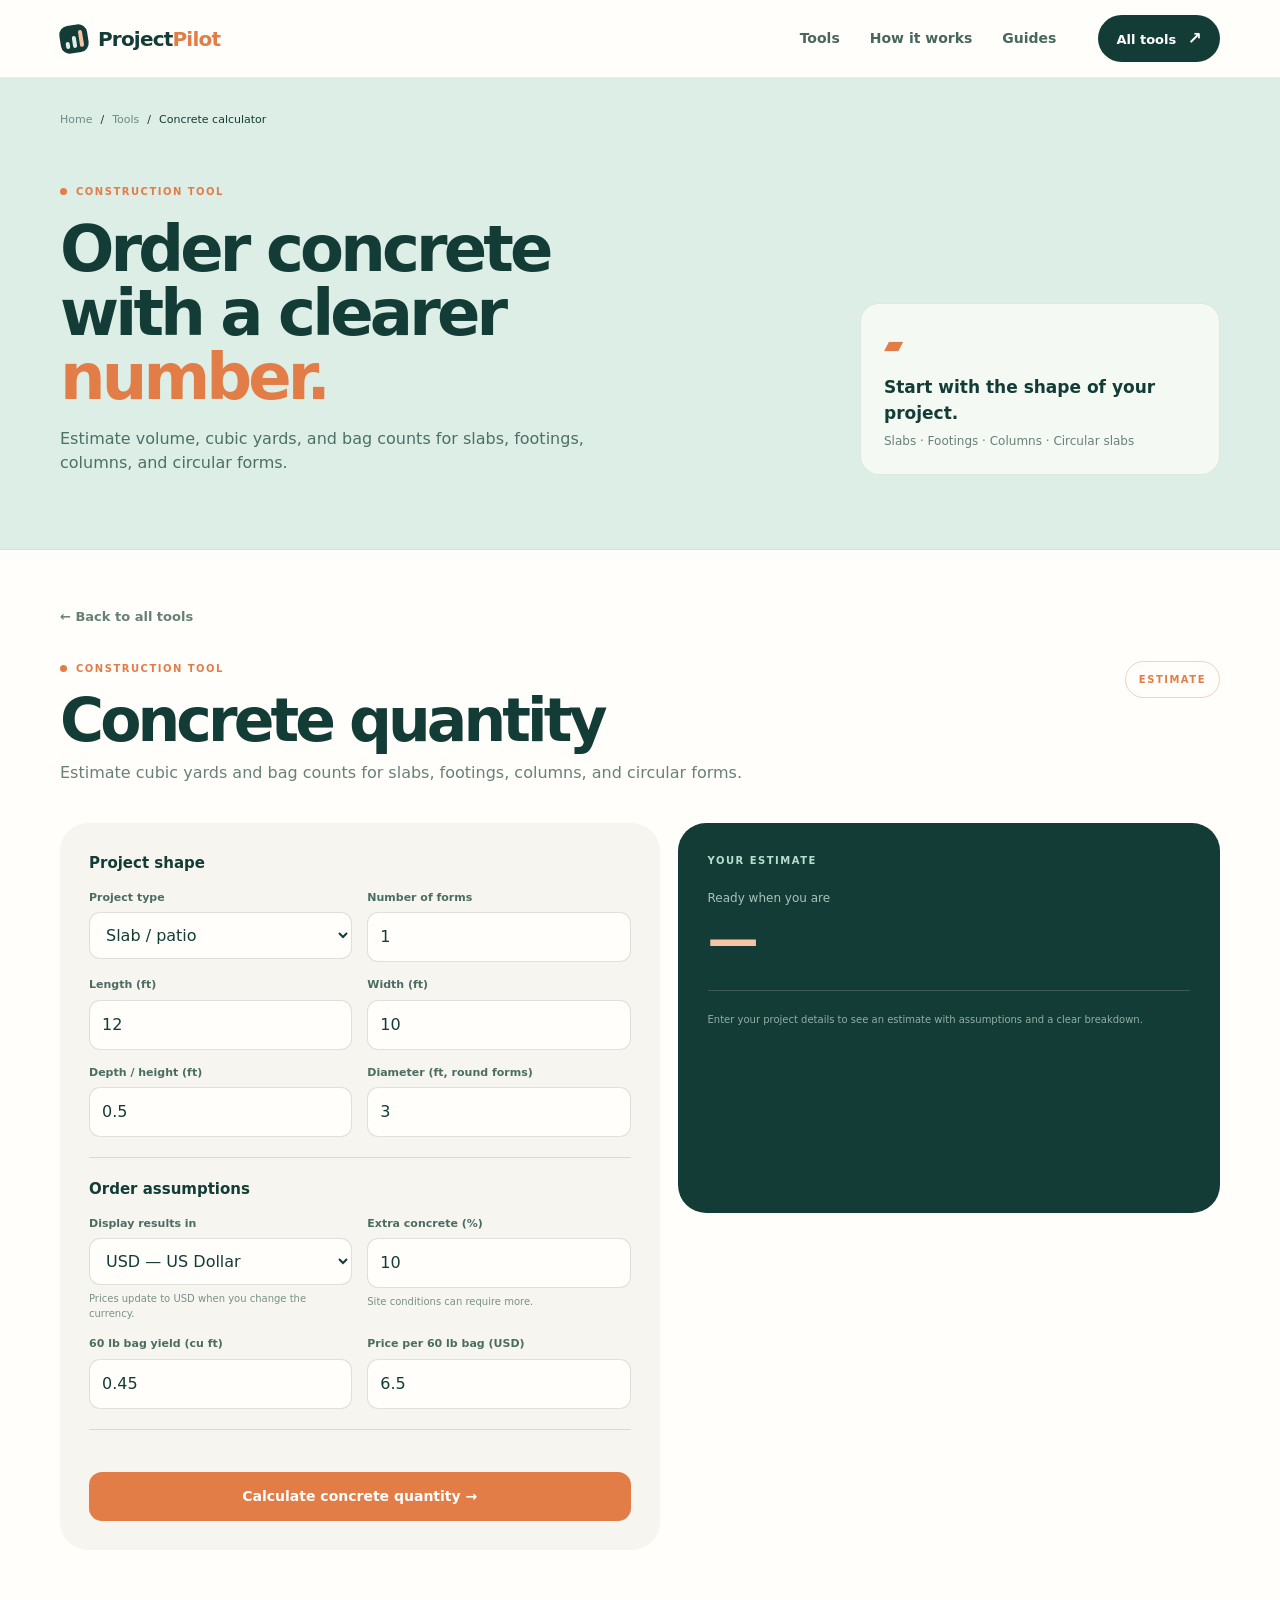
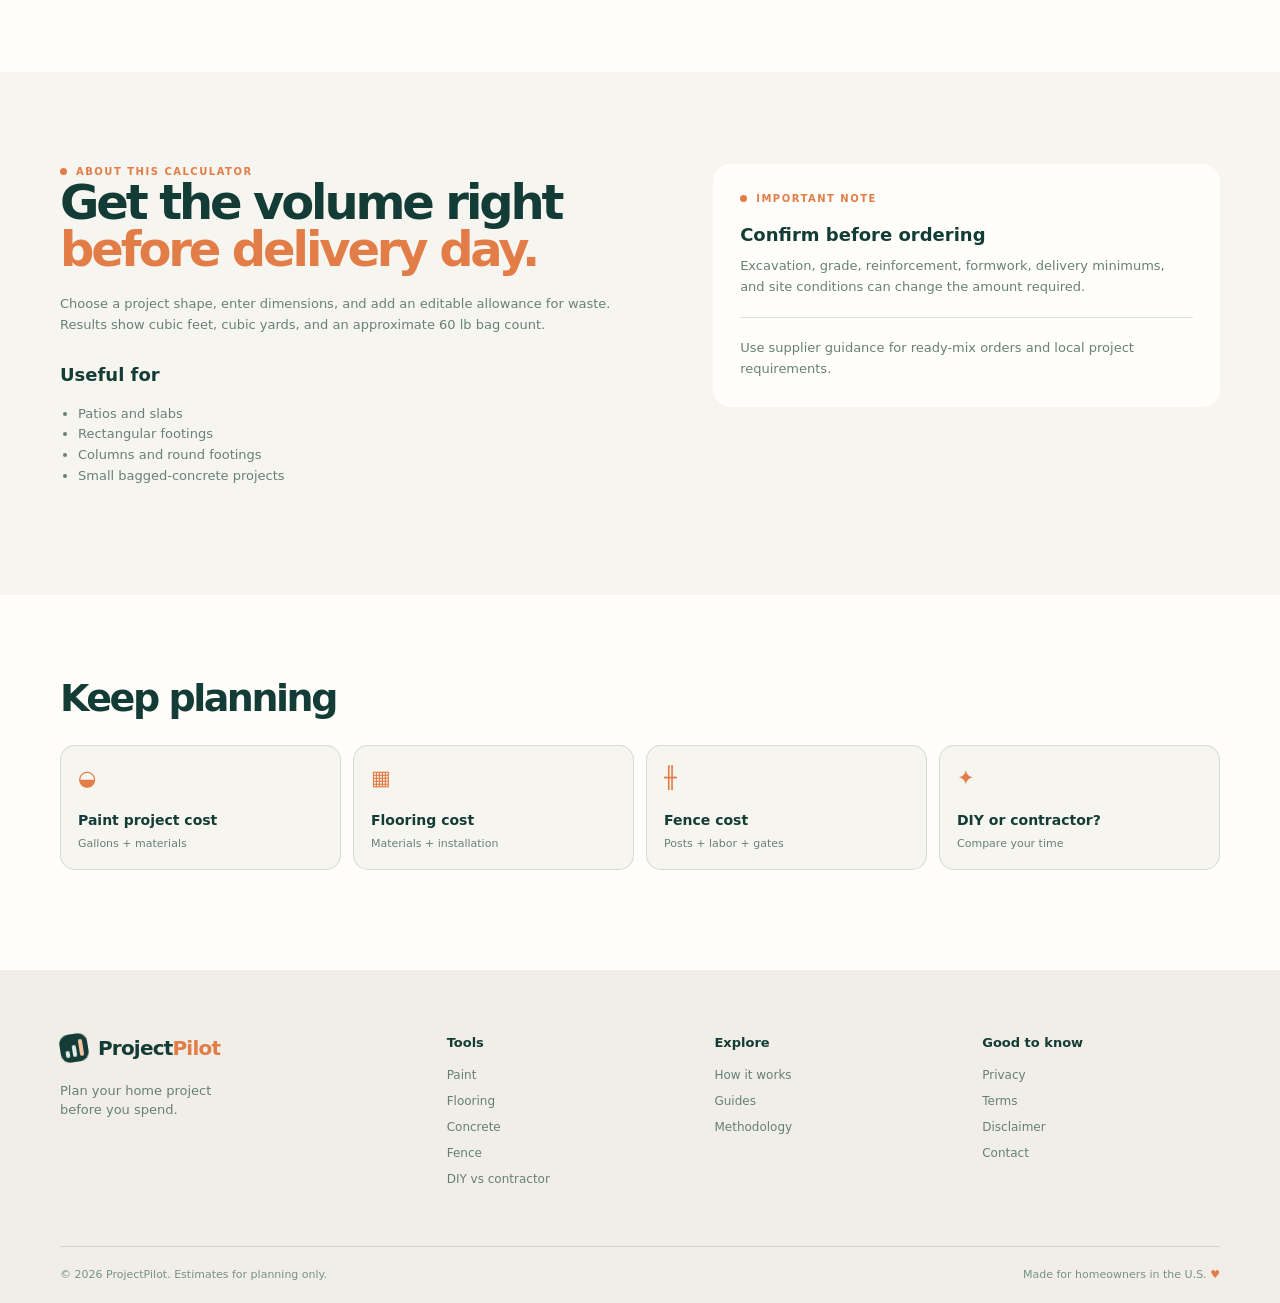
==== concrete-calculator/index.html @ a2fd574b "Initial commit" ====
<!doctype html>
<html lang="en">
  <head>
    <meta charset="UTF-8" /><meta name="viewport" content="width=device-width, initial-scale=1.0" />
    <meta name="description" content="Estimate concrete cubic yards, cubic feet, and 60 lb bag counts for slabs, footings, columns, and circular forms." />
    <meta property="og:title" content="Concrete Calculator — Cubic Yards & Bags | ProjectPilot" /><meta property="og:description" content="Estimate concrete volume, cubic yards, and bag counts with an editable waste allowance." />
    <title>Concrete Calculator — Cubic Yards & Bags | ProjectPilot</title><link rel="canonical" href="https://projectpilot-plan.vercel.app/concrete-calculator/" /><meta name="mobile-web-app-capable" content="yes" /><link rel="manifest" href="../manifest.webmanifest" /><link rel="stylesheet" href="../styles.css" />
  </head>
  <body data-tool="concrete">
    <header class="site-header"><div class="container header-inner"><a class="brand" href="../#top" aria-label="ProjectPilot home"><span class="brand-mark"><span></span><span></span><span></span></span><span>Project<span class="brand-accent">Pilot</span></span></a><nav class="main-nav" aria-label="Primary navigation"><a href="../#tools">Tools</a><a href="../#how-it-works">How it works</a><a href="../#guides">Guides</a></nav><a class="header-cta" href="../#tools">All tools <span>↗</span></a><button class="menu-toggle" aria-label="Open navigation" aria-expanded="false">☰</button></div></header>
    <main><section class="tool-page-hero"><div class="container"><nav class="breadcrumb" aria-label="Breadcrumb"><a href="../">Home</a><span>/</span><a href="../#tools">Tools</a><span>/</span><span>Concrete calculator</span></nav><div class="tool-page-intro"><div><div class="eyebrow dark"><span class="eyebrow-dot"></span> Construction tool</div><h1>Order concrete with a clearer <em>number.</em></h1><p>Estimate volume, cubic yards, and bag counts for slabs, footings, columns, and circular forms.</p></div><div class="tool-page-callout"><span class="callout-mark">▰</span><strong>Start with the shape of your project.</strong><span>Slabs · Footings · Columns · Circular slabs</span></div></div></div></section>
      <section id="calculator" class="calculator-shell" aria-live="polite" hidden><div class="container calculator-container"><button class="close-calculator" type="button">← Back to all tools</button><div class="calculator-header"><div><div class="eyebrow dark" id="calc-kicker"><span class="eyebrow-dot"></span> CONSTRUCTION TOOL</div><h2 id="calc-title">Concrete quantity</h2><p id="calc-description">Estimate cubic yards and bag counts.</p></div><span class="calculator-badge">ESTIMATE</span></div><div class="calculator-layout"><form id="calculator-form" class="calculator-form"></form><aside id="calculator-results" class="calculator-results"></aside></div><div id="calculator-details" class="calculator-details"></div></div></section>
      <section class="tool-content-section"><div class="container tool-content-grid"><div><div class="eyebrow dark"><span class="eyebrow-dot"></span> About this calculator</div><h2>Get the volume right<br /><em>before delivery day.</em></h2><p>Choose a project shape, enter dimensions, and add an editable allowance for waste. Results show cubic feet, cubic yards, and an approximate 60 lb bag count.</p><h3>Useful for</h3><ul><li>Patios and slabs</li><li>Rectangular footings</li><li>Columns and round footings</li><li>Small bagged-concrete projects</li></ul></div><aside class="assumption-panel"><div class="eyebrow dark"><span class="eyebrow-dot"></span> Important note</div><h3>Confirm before ordering</h3><p>Excavation, grade, reinforcement, formwork, delivery minimums, and site conditions can change the amount required.</p><hr /><p>Use supplier guidance for ready-mix orders and local project requirements.</p></aside></div></section>
      <section class="related-section"><div class="container"><h2>Keep planning</h2><div class="related-grid"><a class="related-card" href="../paint-calculator/"><span>◒</span><strong>Paint project cost</strong><small>Gallons + materials</small></a><a class="related-card" href="../flooring-calculator/"><span>▦</span><strong>Flooring cost</strong><small>Materials + installation</small></a><a class="related-card" href="../fence-calculator/"><span>╫</span><strong>Fence cost</strong><small>Posts + labor + gates</small></a><a class="related-card" href="../diy-vs-contractor/"><span>✦</span><strong>DIY or contractor?</strong><small>Compare your time</small></a></div></div></section></main>
    <footer class="site-footer"><div class="container footer-main"><div class="footer-brand"><a class="brand brand-footer" href="../#top"><span class="brand-mark"><span></span><span></span><span></span></span><span>Project<span class="brand-accent">Pilot</span></span></a><p>Plan your home project<br />before you spend.</p></div><div class="footer-col"><h4>Tools</h4><a href="../paint-calculator/">Paint</a><a href="../flooring-calculator/">Flooring</a><a href="../concrete-calculator/">Concrete</a><a href="../fence-calculator/">Fence</a><a href="../diy-vs-contractor/">DIY vs contractor</a></div><div class="footer-col"><h4>Explore</h4><a href="../#how-it-works">How it works</a><a href="../#guides">Guides</a><a href="../#methodology">Methodology</a></div><div class="footer-col"><h4>Good to know</h4><a href="../privacy/">Privacy</a><a href="../terms/">Terms</a><a href="../disclaimer/">Disclaimer</a><a href="../contact/">Contact</a></div></div><div class="container footer-bottom"><span>© 2026 ProjectPilot. Estimates for planning only.</span><span>Made for homeowners in the U.S. <span class="heart">♥</span></span></div></footer>
    <script src="../app.js?v=6"></script><script src="../tool-page.js"></script><script src="../app-install.js"></script>
  </body>
</html>
---- styles.css ----
:root {
  --ink: #143c36;
  --ink-deep: #082b26;
  --cream: #f7f5ef;
  --paper: #fffefa;
  --mint: #dceee6;
  --mint-deep: #b9ddcf;
  --peach: #f6c4a2;
  --orange: #e37d48;
  --sage: #86a89a;
  --line: rgba(20, 60, 54, .15);
  --muted: #678078;
  --shadow: 0 22px 60px rgba(21, 64, 55, .13);
  --radius-lg: 28px;
  --radius-md: 18px;
  --sans: "DM Sans", system-ui, sans-serif;
  --display: "Manrope", var(--sans);
}

.info-section { background: var(--paper); padding: 88px 0; border-top: 1px solid var(--line); }
.info-grid { display: grid; grid-template-columns: 1.35fr repeat(4, 1fr); gap: 26px; }
.info-grid article { min-width: 0; }
.info-grid article:not(:first-child) { border-left: 1px solid var(--line); padding-left: 20px; }
.info-grid h2 { font-size: 38px; margin: 15px 0; }
.info-grid h3 { font-family: var(--display); font-size: 16px; margin: 0 0 10px; }
.info-grid p { color: var(--muted); font-size: 12px; line-height: 1.55; margin: 0; }

@media (max-width: 650px) {
  .info-section { padding: 64px 0; }
  .info-grid { grid-template-columns: 1fr 1fr; gap: 28px 18px; }
  .info-grid article:first-child { grid-column: 1 / -1; }
  .info-grid article:not(:first-child) { padding-left: 15px; }
}

.tool-page-hero { background: var(--mint); padding: 34px 0 74px; }
.breadcrumb { display: flex; flex-wrap: wrap; gap: 8px; color: #6c8b83; font-size: 11px; margin-bottom: 55px; }
.breadcrumb a:hover { color: var(--orange); }.breadcrumb span { color: var(--ink); }
.tool-page-intro { display: grid; grid-template-columns: 1fr 360px; gap: 80px; align-items: end; }
.tool-page-intro h1 { font-family: var(--display); font-size: clamp(42px, 5vw, 68px); letter-spacing: -.06em; line-height: 1; margin: 18px 0 18px; max-width: 640px; }
.tool-page-intro h1 em { color: var(--orange); font-style: normal; }.tool-page-intro p { color: #4b7067; font-size: 16px; max-width: 560px; margin: 0; }.tool-page-callout { padding: 23px; border-radius: 19px; background: rgba(255,254,250,.72); border: 1px solid rgba(20,60,54,.1); }.tool-page-callout strong, .tool-page-callout span { display: block; }.tool-page-callout strong { font-family: var(--display); font-size: 17px; margin-bottom: 7px; }.tool-page-callout span { color: var(--muted); font-size: 12px; line-height: 1.45; }.tool-page-callout .callout-mark { color: var(--orange); font-size: 25px; margin-bottom: 12px; }
.tool-content-section { padding: 92px 0; background: var(--cream); }.tool-content-grid { display: grid; grid-template-columns: 1fr .9fr; gap: 90px; }.tool-content-grid h2 { font-size: clamp(34px, 4vw, 48px); margin: 0 0 20px; }.tool-content-grid h2 em { color: var(--orange); font-style: normal; }.tool-content-grid h3 { font-family: var(--display); font-size: 18px; margin: 25px 0 8px; }.tool-content-grid p, .tool-content-grid li { color: var(--muted); font-size: 13px; line-height: 1.6; }.tool-content-grid ul { padding-left: 18px; }.assumption-panel { background: var(--paper); border-radius: var(--radius-md); padding: 27px; align-self: start; }.assumption-panel .eyebrow { margin-bottom: 15px; }.assumption-panel h3 { margin-top: 0; }.assumption-panel hr { border: 0; border-top: 1px solid var(--line); margin: 20px 0; }.assumption-panel p { margin-bottom: 0; }
.related-section { padding: 85px 0 100px; background: var(--paper); }.related-section h2 { font-size: 38px; margin: 0 0 28px; }.related-grid { display: grid; grid-template-columns: repeat(4, 1fr); gap: 12px; }.related-card { border: 1px solid var(--line); border-radius: 15px; padding: 17px; background: var(--cream); transition: transform .2s, border-color .2s; }.related-card:hover { transform: translateY(-3px); border-color: var(--orange); }.related-card span { display: block; color: var(--orange); font-size: 21px; margin-bottom: 17px; }.related-card strong { display: block; font-family: var(--display); font-size: 14px; line-height: 1.2; }.related-card small { display: block; color: var(--muted); font-size: 11px; margin-top: 7px; }
.install-app-banner { position: fixed; z-index: 50; left: 50%; bottom: 18px; width: min(470px, calc(100% - 28px)); display: flex; align-items: center; gap: 11px; padding: 12px 12px 12px 14px; border: 1px solid rgba(20,60,54,.12); border-radius: 17px; background: rgba(255,254,250,.96); box-shadow: 0 18px 44px rgba(20,60,54,.2); transform: translate(-50%, 140%); opacity: 0; transition: transform .22s ease, opacity .22s ease; }.install-app-banner.is-visible { transform: translate(-50%, 0); opacity: 1; }.install-app-icon { width: 38px; height: 38px; flex: 0 0 38px; overflow: hidden; border-radius: 10px; background: var(--ink); }.install-app-icon img { width: 100%; height: 100%; display: block; }.install-app-copy { min-width: 0; flex: 1; }.install-app-copy strong, .install-app-copy small { display: block; }.install-app-copy strong { color: var(--ink); font-size: 12px; }.install-app-copy small { color: var(--muted); font-size: 10px; line-height: 1.3; margin-top: 2px; }.install-app-action { border: 0; border-radius: 10px; padding: 9px 12px; color: white; background: var(--orange); font-size: 11px; font-weight: 800; white-space: nowrap; }.install-app-action:hover { background: #cf6937; }.install-app-action.is-help { background: var(--ink); }.install-app-close { border: 0; padding: 4px; color: #7c948d; background: transparent; font-size: 21px; line-height: 1; }.install-app-close:hover { color: var(--orange); }
.legal-hero { background: var(--mint); padding: 38px 0 72px; }.legal-hero h1 { font-family: var(--display); font-size: clamp(44px, 6vw, 72px); letter-spacing: -.06em; line-height: 1; margin: 22px 0 14px; }.legal-hero h1 em { color: var(--orange); font-style: normal; }.legal-hero p { color: #4b7067; max-width: 610px; margin: 0; font-size: 16px; }.legal-content { padding: 78px 0 110px; background: var(--cream); }.legal-grid { display: grid; grid-template-columns: 1fr 300px; gap: 60px; align-items: start; }.legal-copy { max-width: 720px; }.legal-copy h2 { font-size: 28px; margin: 32px 0 10px; }.legal-copy h2:first-child { margin-top: 0; }.legal-copy h3 { font-family: var(--display); font-size: 17px; margin: 25px 0 7px; }.legal-copy p, .legal-copy li { color: var(--muted); font-size: 14px; line-height: 1.7; }.legal-copy ul { padding-left: 20px; }.legal-note { background: var(--paper); border: 1px solid var(--line); border-radius: var(--radius-md); padding: 23px; }.legal-note .eyebrow { margin-bottom: 15px; }.legal-note strong, .legal-note p { display: block; }.legal-note strong { font-family: var(--display); font-size: 17px; margin-bottom: 8px; }.legal-note p { color: var(--muted); font-size: 12px; line-height: 1.55; margin: 0; }.legal-note hr { border: 0; border-top: 1px solid var(--line); margin: 20px 0; }.contact-email { display: inline-flex; align-items: center; gap: 9px; color: var(--orange); font-weight: 800; font-size: 16px; word-break: break-word; }.legal-back { display: inline-block; margin-top: 28px; font-size: 13px; font-weight: 800; color: var(--ink); border-bottom: 1px solid var(--line); padding-bottom: 3px; }.legal-back:hover { color: var(--orange); }
@media (max-width: 800px) { .legal-grid { grid-template-columns: 1fr; gap: 38px; }.legal-note { max-width: 480px; } }
@media (max-width: 650px) { .legal-hero { padding: 27px 0 56px; }.legal-hero h1 { font-size: 46px; }.legal-content { padding: 60px 0 80px; }.legal-copy p, .legal-copy li { font-size: 13px; } }
@media (max-width: 900px) { .tool-page-intro { grid-template-columns: 1fr; gap: 30px; }.tool-page-callout { max-width: 420px; }.tool-content-grid { gap: 42px; }.related-grid { grid-template-columns: repeat(2, 1fr); } }
@media (max-width: 650px) { .tool-page-hero { padding: 27px 0 58px; }.breadcrumb { margin-bottom: 35px; }.tool-page-intro h1 { font-size: 44px; }.tool-page-intro p { font-size: 15px; }.tool-content-section { padding: 66px 0; }.tool-content-grid { grid-template-columns: 1fr; gap: 45px; }.related-section { padding: 65px 0 75px; }.related-grid { grid-template-columns: 1fr 1fr; }.related-card { padding: 14px; } }

* { box-sizing: border-box; }
html { scroll-behavior: smooth; }
body { margin: 0; color: var(--ink); background: var(--cream); font-family: var(--sans); font-size: 16px; line-height: 1.5; }
button, input, select { font: inherit; }
button { cursor: pointer; }
a { color: inherit; text-decoration: none; }
.container { width: min(1160px, calc(100% - 48px)); margin: 0 auto; }
.site-header { height: 78px; background: var(--paper); border-bottom: 1px solid rgba(20,60,54,.08); position: sticky; top: 0; z-index: 20; }
.header-inner { height: 100%; display: flex; align-items: center; gap: 42px; }
.brand { display: inline-flex; align-items: center; gap: 10px; font-family: var(--display); font-weight: 800; font-size: 20px; letter-spacing: -.04em; }
.brand-accent { color: var(--orange); }
.brand-mark { width: 28px; height: 28px; display: flex; align-items: end; gap: 3px; padding: 5px; border-radius: 9px; background: var(--ink); transform: rotate(-9deg); }
.brand-mark span { width: 4px; border-radius: 3px; background: var(--mint); display: block; }
.brand-mark span:nth-child(1) { height: 7px; }.brand-mark span:nth-child(2) { height: 12px; }.brand-mark span:nth-child(3) { height: 17px; background: var(--peach); }
.main-nav { display: flex; gap: 30px; margin-left: auto; color: #48675f; font-size: 14px; font-weight: 600; }
.main-nav a, .footer-col a { transition: color .2s ease; }.main-nav a:hover, .footer-col a:hover { color: var(--orange); }
.header-cta { background: var(--ink); color: white; border-radius: 30px; padding: 11px 18px; font-size: 13px; font-weight: 700; transition: background .2s, transform .2s; }.header-cta:hover { background: var(--orange); transform: translateY(-2px); }
.header-cta span { margin-left: 7px; font-size: 17px; }
.menu-toggle { display: none; border: 0; color: var(--ink); background: none; font-size: 24px; }
.section-shell { position: relative; overflow: hidden; }
.hero { min-height: 625px; background: var(--mint); padding: 92px 0 100px; }
.hero-grid { display: grid; grid-template-columns: .92fr 1.08fr; align-items: center; gap: 52px; position: relative; z-index: 2; }
.eyebrow { display: flex; align-items: center; gap: 9px; color: #4d7067; text-transform: uppercase; letter-spacing: .15em; font-size: 10px; font-weight: 700; }.eyebrow.dark { color: var(--orange); }.eyebrow.light { color: var(--mint-deep); }
.eyebrow-dot { width: 7px; height: 7px; border-radius: 50%; background: currentColor; display: inline-block; }
h1, h2, h3, h4, p { margin-top: 0; }.hero h1, h2 { font-family: var(--display); letter-spacing: -.065em; line-height: .99; }
.hero h1 { font-size: clamp(52px, 6vw, 82px); margin: 24px 0 22px; color: var(--ink); }.hero h1 em, h2 em { color: var(--orange); font-style: normal; }
.hero-lede { max-width: 450px; color: #477067; font-size: 18px; line-height: 1.55; margin-bottom: 32px; }
.hero-actions { display: flex; align-items: center; gap: 24px; }.button { display: inline-flex; align-items: center; justify-content: center; gap: 13px; border-radius: 30px; padding: 14px 22px; font-size: 14px; font-weight: 700; border: 1px solid transparent; transition: transform .2s, background .2s, color .2s; }.button:hover { transform: translateY(-2px); }.button-primary { color: white; background: var(--orange); box-shadow: 0 7px 18px rgba(227,125,72,.25); }.button-primary:hover { background: #cf6937; }.button-outline { border-color: rgba(220,238,230,.36); color: white; }.button-outline:hover { background: white; color: var(--ink); }
.text-link { color: var(--ink); font-size: 13px; font-weight: 700; border-bottom: 1px solid rgba(20,60,54,.25); padding-bottom: 3px; }.text-link span { margin-left: 8px; font-size: 17px; }.dark-link { color: var(--ink); }
.trust-row { display: flex; gap: 22px; margin-top: 42px; color: #65877d; font-size: 12px; }.trust-row b { color: var(--orange); margin-right: 4px; }
.hero-visual { height: 390px; position: relative; }.visual-orbit { position: absolute; border-radius: 50%; border: 1px solid rgba(20,60,54,.12); }.orbit-one { width: 410px; height: 410px; left: 65px; top: -26px; }.orbit-two { width: 330px; height: 330px; left: 105px; top: 14px; border-color: rgba(20,60,54,.08); }
.estimate-card { width: 350px; background: rgba(255,254,250,.94); border: 1px solid rgba(255,255,255,.9); border-radius: 22px; box-shadow: 0 25px 50px rgba(27,79,66,.18); padding: 24px; position: absolute; left: 82px; top: 34px; transform: rotate(2deg); }
.estimate-topline, .estimate-project, .estimate-total, .bar-row, .estimate-note { display: flex; align-items: center; }.estimate-topline { justify-content: space-between; }.estimate-kicker, .tool-label, .guide-meta { letter-spacing: .13em; font-size: 9px; font-weight: 800; }.estimate-kicker { color: #779089; }.live-dot { color: var(--orange); font-size: 9px; font-weight: 800; }.estimate-project { gap: 12px; margin: 24px 0; }.project-icon { display: grid; place-items: center; width: 40px; height: 40px; border-radius: 12px; background: var(--mint); font-size: 21px; }.estimate-project strong, .estimate-project small { display: block; }.estimate-project strong { font-size: 15px; }.estimate-project small { font-size: 11px; color: var(--muted); margin-top: 2px; }.estimate-total { justify-content: space-between; align-items: end; border-top: 1px solid var(--line); border-bottom: 1px solid var(--line); padding: 16px 0; }.estimate-total small { color: var(--muted); font-size: 11px; max-width: 95px; line-height: 1.25; }.estimate-total strong { color: var(--orange); font-family: var(--display); font-size: 23px; }.estimate-total strong span { color: #9fb0aa; font-size: 15px; }.estimate-bars { padding: 21px 0 11px; }.bar-row { gap: 8px; margin-bottom: 12px; font-size: 10px; color: var(--muted); }.bar-row > span { width: 75px; }.bar-row b { width: 51px; text-align: right; color: var(--ink); font-size: 10px; }.bar-track { flex: 1; height: 5px; border-radius: 5px; background: #e5ece7; overflow: hidden; }.bar-track i { display: block; height: 100%; border-radius: 5px; }.bar-materials { width: 80%; background: var(--orange); }.bar-install { width: 58%; background: var(--ink); }.bar-contingency { width: 28%; background: var(--mint-deep); }.estimate-note { gap: 8px; font-size: 10px; color: #81918c; }.estimate-note span { color: var(--orange); font-size: 14px; }
.floating-note { position: absolute; display: flex; align-items: center; gap: 10px; background: var(--paper); padding: 12px 15px; border-radius: 14px; box-shadow: 0 12px 26px rgba(27,79,66,.12); font-size: 11px; }.floating-note b, .floating-note small { display: block; }.floating-note small { color: var(--muted); margin-top: 1px; font-size: 10px; }.floating-note > span:first-child { color: var(--orange); font-size: 22px; }.note-top { right: 4px; top: 10px; transform: rotate(5deg); }.note-bottom { right: 14px; bottom: 7px; transform: rotate(-4deg); }.check-badge { background: var(--mint); color: var(--ink) !important; font-size: 14px !important; display: grid; place-items: center; width: 24px; height: 24px; border-radius: 50%; }
.hero-swoop { position: absolute; height: 75px; width: 120%; bottom: -54px; left: -10%; background: var(--cream); border-radius: 50% 50% 0 0; z-index: 1; }
.stats-strip { background: var(--ink); color: white; }.stats-grid { display: grid; grid-template-columns: repeat(4, 1fr); }.stats-grid > div { padding: 29px 0; border-right: 1px solid rgba(255,255,255,.15); display: flex; align-items: baseline; justify-content: center; gap: 10px; }.stats-grid > div:first-child { border-left: 1px solid rgba(255,255,255,.15); }.stats-grid strong { font-family: var(--display); font-size: 21px; color: var(--peach); }.stats-grid span { color: #9bb6ad; font-size: 11px; }
.content-section { padding: 108px 0; }.tools-section { background: var(--cream); }.section-heading h2 { font-size: clamp(38px, 4vw, 55px); margin: 17px 0 0; }.split-heading { display: flex; align-items: end; justify-content: space-between; gap: 35px; margin-bottom: 48px; }.split-heading > p { max-width: 265px; color: var(--muted); font-size: 14px; margin-bottom: 4px; }.split-heading > .text-link { margin-bottom: 7px; }
.tool-grid { display: grid; grid-template-columns: repeat(4, 1fr); gap: 14px; }.tool-card { text-align: left; border: 1px solid rgba(20,60,54,.08); border-radius: var(--radius-md); padding: 0; color: var(--ink); background: var(--paper); overflow: hidden; box-shadow: 0 4px 0 rgba(20,60,54,.03); transition: transform .25s, box-shadow .25s, border-color .25s; }.tool-card:hover { transform: translateY(-6px); border-color: rgba(20,60,54,.22); box-shadow: var(--shadow); }.tool-card.featured-tool { grid-column: span 2; background: var(--ink); color: white; }.tool-card.decision-tool { background: var(--peach); }.tool-card-head { min-height: 107px; padding: 21px 22px; display: flex; justify-content: space-between; align-items: start; background: var(--mint); }.featured-tool .tool-card-head { background: #24534a; }.decision-tool .tool-card-head { background: #f2af87; }.tool-icon { width: 43px; height: 43px; display: grid; place-items: center; border-radius: 13px; background: rgba(255,255,255,.65); color: var(--ink); font-size: 25px; }.featured-tool .tool-icon { background: var(--peach); }.tool-arrow { font-size: 20px; opacity: .7; }.tool-card-body { padding: 20px 22px 22px; min-height: 178px; }.tool-label { color: var(--orange); }.featured-tool .tool-label, .decision-tool .tool-label { color: var(--peach); }.tool-card h3 { font-family: var(--display); font-size: 21px; line-height: 1.1; letter-spacing: -.04em; margin: 10px 0 10px; }.tool-card p { min-height: 45px; color: var(--muted); font-size: 12px; line-height: 1.45; margin-bottom: 18px; }.featured-tool p { color: #a9c2b9; }.decision-tool p { color: #6d5244; }.tool-link { font-size: 12px; font-weight: 700; }.tool-link span { margin-left: 8px; color: var(--orange); font-size: 16px; }.featured-tool .tool-link { color: white; }.decision-tool .tool-link { color: var(--ink); }
.how-section { background: var(--ink); color: white; padding: 102px 0 112px; }.centered { text-align: center; }.centered .eyebrow { justify-content: center; }.centered h2 { margin-bottom: 16px; }.centered > p { color: #9eb9b0; font-size: 14px; }.steps-grid { display: grid; grid-template-columns: 1fr 35px 1fr 35px 1fr 35px 1fr; align-items: center; margin-top: 69px; }.step { text-align: center; position: relative; }.step-number { position: absolute; top: -17px; right: 27px; color: #527970; font-size: 10px; font-weight: 700; }.step-icon { margin: 0 auto 22px; width: 64px; height: 64px; display: grid; place-items: center; border-radius: 20px; border: 1px solid rgba(220,238,230,.22); background: rgba(220,238,230,.08); color: var(--peach); font-size: 26px; }.step h3 { font-family: var(--display); font-size: 17px; margin-bottom: 8px; }.step p { color: #91afa5; font-size: 12px; max-width: 165px; margin: auto; line-height: 1.45; }.step-line { height: 1px; border-top: 1px dashed rgba(220,238,230,.24); margin-top: -48px; }
.principles-section { padding: 116px 0; background: var(--paper); }.principles-grid { display: grid; grid-template-columns: .9fr 1.1fr; gap: 100px; align-items: center; }.principles-copy h2 { font-size: clamp(38px, 4vw, 54px); margin: 18px 0 22px; }.principles-copy > p { color: var(--muted); max-width: 370px; font-size: 15px; }.principles-copy .text-link { display: inline-block; margin-top: 12px; }.principles-list { border-top: 1px solid var(--line); }.principle { display: grid; grid-template-columns: 44px 1fr; gap: 16px; padding: 25px 0; border-bottom: 1px solid var(--line); }.principle > span { font-family: var(--display); color: var(--orange); font-size: 13px; }.principle h3 { font-family: var(--display); font-size: 18px; margin-bottom: 5px; }.principle p { color: var(--muted); font-size: 13px; margin: 0; }
.guides-section { background: var(--cream); }.guide-grid { display: grid; grid-template-columns: repeat(3, 1fr); gap: 16px; }.guide-card { background: var(--paper); border-radius: var(--radius-md); overflow: hidden; padding-bottom: 22px; }.guide-image { height: 152px; display: grid; place-items: center; font-size: 57px; color: var(--ink); }.guide-paint { background: var(--peach); }.guide-floor { background: var(--mint-deep); }.guide-diy { background: #d7d9bb; }.guide-meta { display: flex; justify-content: space-between; color: var(--orange); margin: 20px 22px 0; }.guide-meta span { color: var(--muted); font-weight: 600; letter-spacing: .08em; }.guide-card h3 { margin: 11px 22px 17px; font-family: var(--display); font-size: 20px; line-height: 1.15; letter-spacing: -.04em; }.guide-link { margin: 0 22px; font-weight: 700; font-size: 12px; }.guide-link span { color: var(--orange); margin-left: 8px; font-size: 16px; }
.methodology-section { background: var(--ink); color: white; padding: 72px 0; }.method-inner { display: grid; grid-template-columns: 100px 1fr auto; align-items: center; gap: 38px; }.method-seal { width: 93px; height: 93px; display: grid; place-items: center; align-content: center; gap: 2px; border: 1px solid rgba(246,196,162,.55); border-radius: 50%; color: var(--peach); font-size: 25px; text-align: center; }.method-seal small { font-size: 8px; letter-spacing: .13em; line-height: 1.3; }.method-inner h2 { font-size: 40px; margin: 15px 0 10px; }.method-inner p { max-width: 560px; color: #9eb9b0; font-size: 13px; margin: 0; }
.site-footer { background: #f0eee7; }.footer-main { display: grid; grid-template-columns: 1.5fr repeat(3, 1fr); gap: 30px; padding: 63px 0 58px; }.brand-footer { font-size: 20px; }.footer-brand p { color: var(--muted); font-size: 13px; line-height: 1.45; margin: 18px 0; }.footer-col { display: flex; flex-direction: column; gap: 8px; font-size: 12px; color: #668079; }.footer-col h4 { color: var(--ink); font-family: var(--display); font-size: 13px; margin-bottom: 5px; }.footer-bottom { display: flex; justify-content: space-between; border-top: 1px solid var(--line); padding: 20px 0; color: #78918a; font-size: 11px; }.heart { color: var(--orange); }

/* Calculator */
.calculator-shell { background: var(--paper); padding: 54px 0 100px; border-top: 1px solid var(--line); }.close-calculator { border: 0; background: none; color: var(--muted); font-weight: 700; font-size: 13px; padding: 0; margin-bottom: 35px; }.close-calculator:hover { color: var(--orange); }.calculator-header { display: flex; justify-content: space-between; align-items: start; gap: 30px; margin-bottom: 38px; }.calculator-header h2 { font-size: clamp(38px, 5vw, 60px); margin: 15px 0 11px; }.calculator-header p { color: var(--muted); margin: 0; }.calculator-badge { color: var(--orange); border: 1px solid rgba(227,125,72,.35); font-size: 10px; letter-spacing: .15em; font-weight: 800; padding: 10px 13px; border-radius: 20px; white-space: nowrap; }.calculator-layout { display: grid; grid-template-columns: 1.05fr .95fr; gap: 18px; align-items: start; }.calculator-form { background: var(--cream); padding: 29px; border-radius: var(--radius-lg); }.form-section { border-bottom: 1px solid var(--line); padding-bottom: 20px; margin-bottom: 20px; }.form-section:last-of-type { border: 0; padding-bottom: 0; margin-bottom: 0; }.form-section h3 { font-family: var(--display); font-size: 15px; margin: 0 0 15px; }.field-grid { display: grid; grid-template-columns: repeat(2, 1fr); gap: 15px; }.field { display: flex; flex-direction: column; gap: 6px; }.field.full { grid-column: 1 / -1; }.field label { font-size: 11px; color: #4a6d63; font-weight: 700; }.field input, .field select { width: 100%; border: 1px solid rgba(20,60,54,.15); background: var(--paper); color: var(--ink); border-radius: 11px; padding: 12px 12px; outline: none; transition: border .2s, box-shadow .2s; }.field input:focus, .field select:focus { border-color: var(--orange); box-shadow: 0 0 0 3px rgba(227,125,72,.13); }.field input[aria-invalid="true"] { border-color: #c95142; }.helper { color: #78918a; font-size: 10px; }.checkbox-field { flex-direction: row; align-items: center; gap: 9px; margin-top: 8px; }.checkbox-field input { width: auto; accent-color: var(--orange); }.checkbox-field label { color: var(--ink); }.calculate-submit { border: 0; width: 100%; margin-top: 22px; background: var(--orange); color: white; border-radius: 13px; padding: 14px; font-size: 14px; font-weight: 800; }.calculate-submit:hover { background: #cf6937; }.error-message { display: none; color: #a83b31; font-size: 11px; margin-top: 12px; }.error-message.visible { display: block; }
.calculator-results { background: var(--ink); color: white; border-radius: var(--radius-lg); padding: 30px; min-height: 390px; position: sticky; top: 105px; }.results-kicker { color: var(--mint-deep); font-size: 10px; letter-spacing: .15em; font-weight: 800; }.main-result { padding: 21px 0 24px; border-bottom: 1px solid rgba(220,238,230,.18); }.main-result small { display: block; color: #a9c2b9; font-size: 12px; margin-bottom: 7px; }.main-result strong { display: block; color: var(--peach); font-family: var(--display); font-size: clamp(37px, 4vw, 53px); letter-spacing: -.06em; line-height: 1; }.main-result em { color: #b4c8c0; font-size: 17px; font-style: normal; letter-spacing: -.03em; }.result-list { padding: 20px 0 0; }.result-line { display: flex; justify-content: space-between; gap: 14px; padding: 8px 0; font-size: 12px; }.result-line span { color: #a9c2b9; }.result-line b { color: white; text-align: right; }.result-highlight { background: rgba(246,196,162,.1); border-radius: 12px; padding: 13px 14px; margin-top: 12px; }.result-highlight span { color: var(--peach); }.result-note { color: #90afa5; font-size: 10px; line-height: 1.5; margin: 21px 0 0; }.result-actions { display: flex; gap: 8px; margin-top: 18px; }.small-action { border: 1px solid rgba(220,238,230,.28); color: white; background: transparent; border-radius: 9px; padding: 8px 11px; font-size: 10px; font-weight: 700; }.small-action:hover { background: rgba(255,255,255,.1); }.calculator-details { display: grid; grid-template-columns: repeat(3, 1fr); gap: 18px; margin-top: 22px; }.detail-card { border-top: 2px solid var(--mint-deep); padding-top: 15px; }.detail-card h3 { font-family: var(--display); font-size: 15px; margin-bottom: 6px; }.detail-card p, .detail-card li { color: var(--muted); font-size: 12px; line-height: 1.55; }.detail-card ul { margin: 0; padding-left: 17px; }

@media (max-width: 900px) {
  .hero-grid { grid-template-columns: 1fr; }.hero-copy { max-width: 630px; }.hero-visual { max-width: 560px; width: 100%; margin: 0 auto; }.tool-grid { grid-template-columns: repeat(2, 1fr); }.tool-card.featured-tool { grid-column: span 2; }.principles-grid { gap: 55px; }.steps-grid { grid-template-columns: repeat(2, 1fr); gap: 45px 20px; }.step-line { display: none; }.calculator-layout { grid-template-columns: 1fr; }.calculator-results { position: static; }.calculator-details { grid-template-columns: 1fr; }.method-inner { grid-template-columns: 85px 1fr; }.method-inner .button { grid-column: 2; justify-self: start; }.method-inner h2 { font-size: 36px; }
}
@media (max-width: 650px) {
  .container { width: min(100% - 34px, 520px); }.site-header { height: 68px; }.header-inner { gap: 0; justify-content: space-between; }.main-nav, .header-cta { display: none; }.menu-toggle { display: block; }.hero { padding: 65px 0 80px; }.hero h1 { font-size: 54px; }.hero-lede { font-size: 16px; }.hero-actions { align-items: flex-start; flex-direction: column; gap: 18px; }.trust-row { flex-wrap: wrap; gap: 11px 17px; margin-top: 32px; }.hero-visual { height: 330px; transform: scale(.87); transform-origin: top center; width: 115%; margin-left: -7.5%; }.estimate-card { left: 52px; }.orbit-one { left: 35px; }.orbit-two { left: 75px; }.note-top { right: -4px; }.note-bottom { right: 0; bottom: 12px; }.stats-grid { grid-template-columns: repeat(2, 1fr); }.stats-grid > div { padding: 20px 5px; border-bottom: 1px solid rgba(255,255,255,.15); }.stats-grid > div:nth-child(3) { border-left: 1px solid rgba(255,255,255,.15); }.content-section, .principles-section { padding: 74px 0; }.split-heading { display: block; }.split-heading > p { margin-top: 20px; }.split-heading > .text-link { display: inline-block; margin-top: 18px; }.tool-grid { grid-template-columns: 1fr 1fr; gap: 10px; }.tool-card.featured-tool { grid-column: span 2; }.tool-card-head { min-height: 88px; padding: 16px; }.tool-card-body { padding: 17px 16px 18px; min-height: 190px; }.tool-card h3 { font-size: 17px; }.tool-card p { font-size: 11px; }.how-section { padding: 75px 0; }.steps-grid { gap: 40px 12px; margin-top: 55px; }.step-number { right: 8px; }.step p { font-size: 11px; }.principles-grid { grid-template-columns: 1fr; gap: 48px; }.guide-grid { grid-template-columns: 1fr; }.guide-card { display: grid; grid-template-columns: 120px 1fr; padding-bottom: 0; }.guide-image { grid-row: span 3; height: 100%; min-height: 155px; }.guide-meta { margin: 20px 16px 0; font-size: 8px; }.guide-card h3 { font-size: 17px; margin: 9px 16px 13px; }.guide-link { margin: 0 16px 20px; }.methodology-section { padding: 54px 0; }.method-inner { grid-template-columns: 1fr; gap: 24px; }.method-inner .button { grid-column: auto; }.method-seal { width: 75px; height: 75px; }.calculator-shell { padding: 34px 0 70px; }.calculator-header { display: block; }.calculator-badge { display: inline-block; margin-top: 12px; }.calculator-form, .calculator-results { padding: 22px; }.field-grid { grid-template-columns: 1fr; }.field.full { grid-column: auto; }.calculator-header h2 { font-size: 42px; }.footer-main { grid-template-columns: 1.3fr 1fr 1fr; gap: 30px 15px; }.footer-brand { grid-column: 1 / -1; }.footer-bottom { display: block; line-height: 1.7; }.footer-bottom span { display: block; }.footer-bottom span + span { margin-top: 5px; }
}
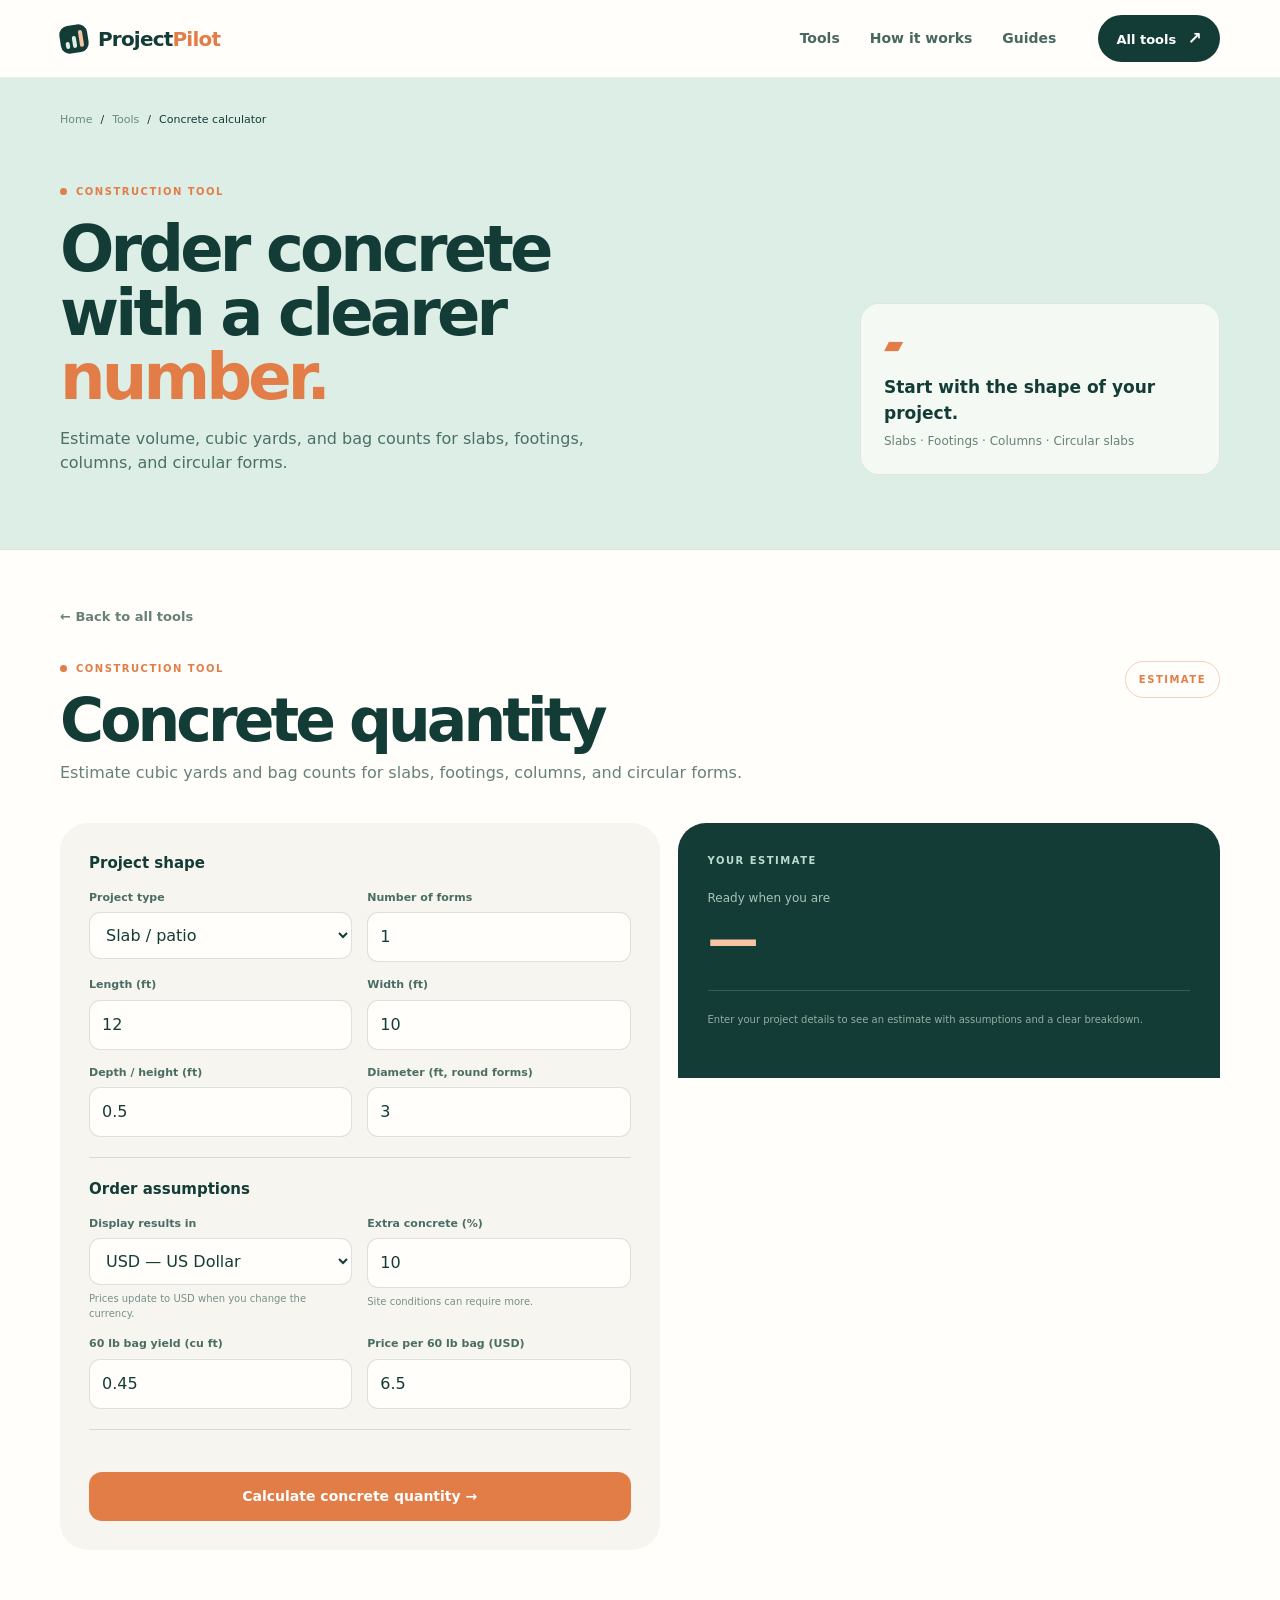
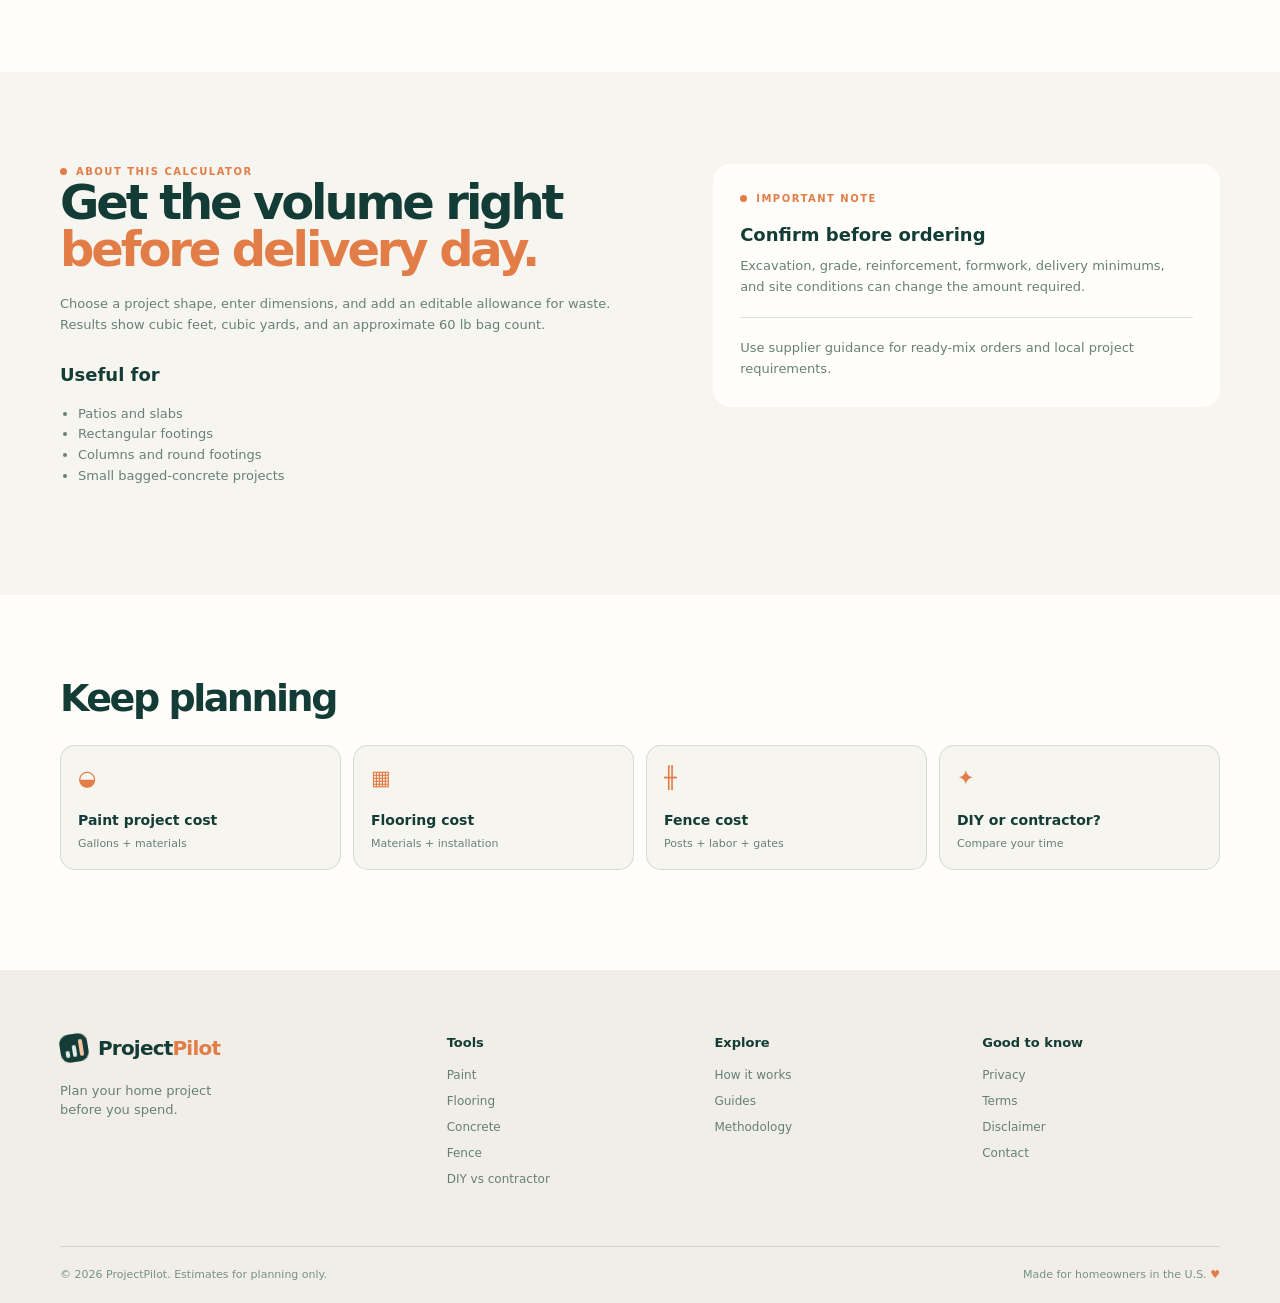
==== commit d7646ab7: "canonical changed" ====
--- a/concrete-calculator/index.html
+++ b/concrete-calculator/index.html
@@ -4,7 +4,7 @@
     <meta charset="UTF-8" /><meta name="viewport" content="width=device-width, initial-scale=1.0" />
     <meta name="description" content="Estimate concrete cubic yards, cubic feet, and 60 lb bag counts for slabs, footings, columns, and circular forms." />
     <meta property="og:title" content="Concrete Calculator — Cubic Yards & Bags | ProjectPilot" /><meta property="og:description" content="Estimate concrete volume, cubic yards, and bag counts with an editable waste allowance." />
-    <title>Concrete Calculator — Cubic Yards & Bags | ProjectPilot</title><link rel="canonical" href="https://projectpilot-plan.vercel.app/concrete-calculator/" /><meta name="mobile-web-app-capable" content="yes" /><link rel="manifest" href="../manifest.webmanifest" /><link rel="stylesheet" href="../styles.css" />
+    <title>Concrete Calculator — Cubic Yards & Bags | ProjectPilot</title><link rel="canonical" href="https://team-usa.tech/concrete-calculator/"/><meta name="mobile-web-app-capable" content="yes" /><link rel="manifest" href="../manifest.webmanifest" /><link rel="stylesheet" href="../styles.css" />
   </head>
   <body data-tool="concrete">
     <header class="site-header"><div class="container header-inner"><a class="brand" href="../#top" aria-label="ProjectPilot home"><span class="brand-mark"><span></span><span></span><span></span></span><span>Project<span class="brand-accent">Pilot</span></span></a><nav class="main-nav" aria-label="Primary navigation"><a href="../#tools">Tools</a><a href="../#how-it-works">How it works</a><a href="../#guides">Guides</a></nav><a class="header-cta" href="../#tools">All tools <span>↗</span></a><button class="menu-toggle" aria-label="Open navigation" aria-expanded="false">☰</button></div></header>
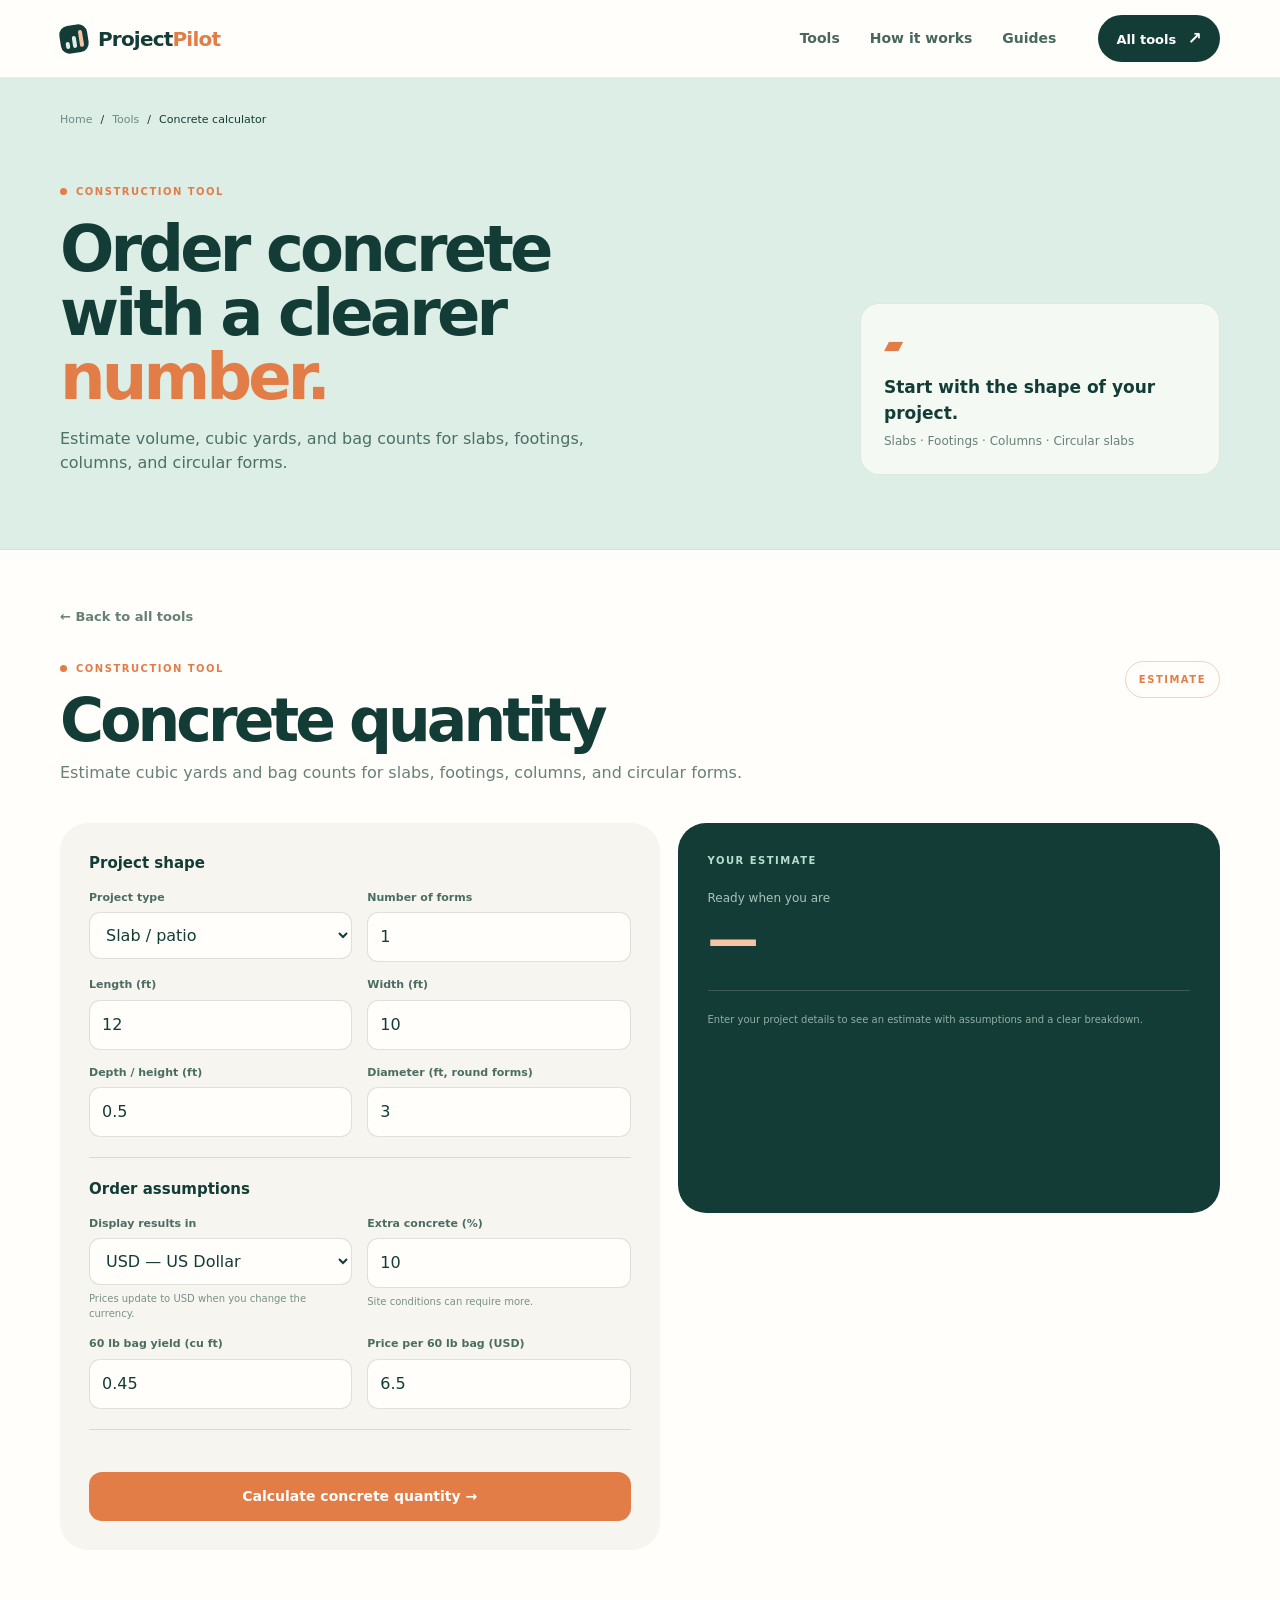
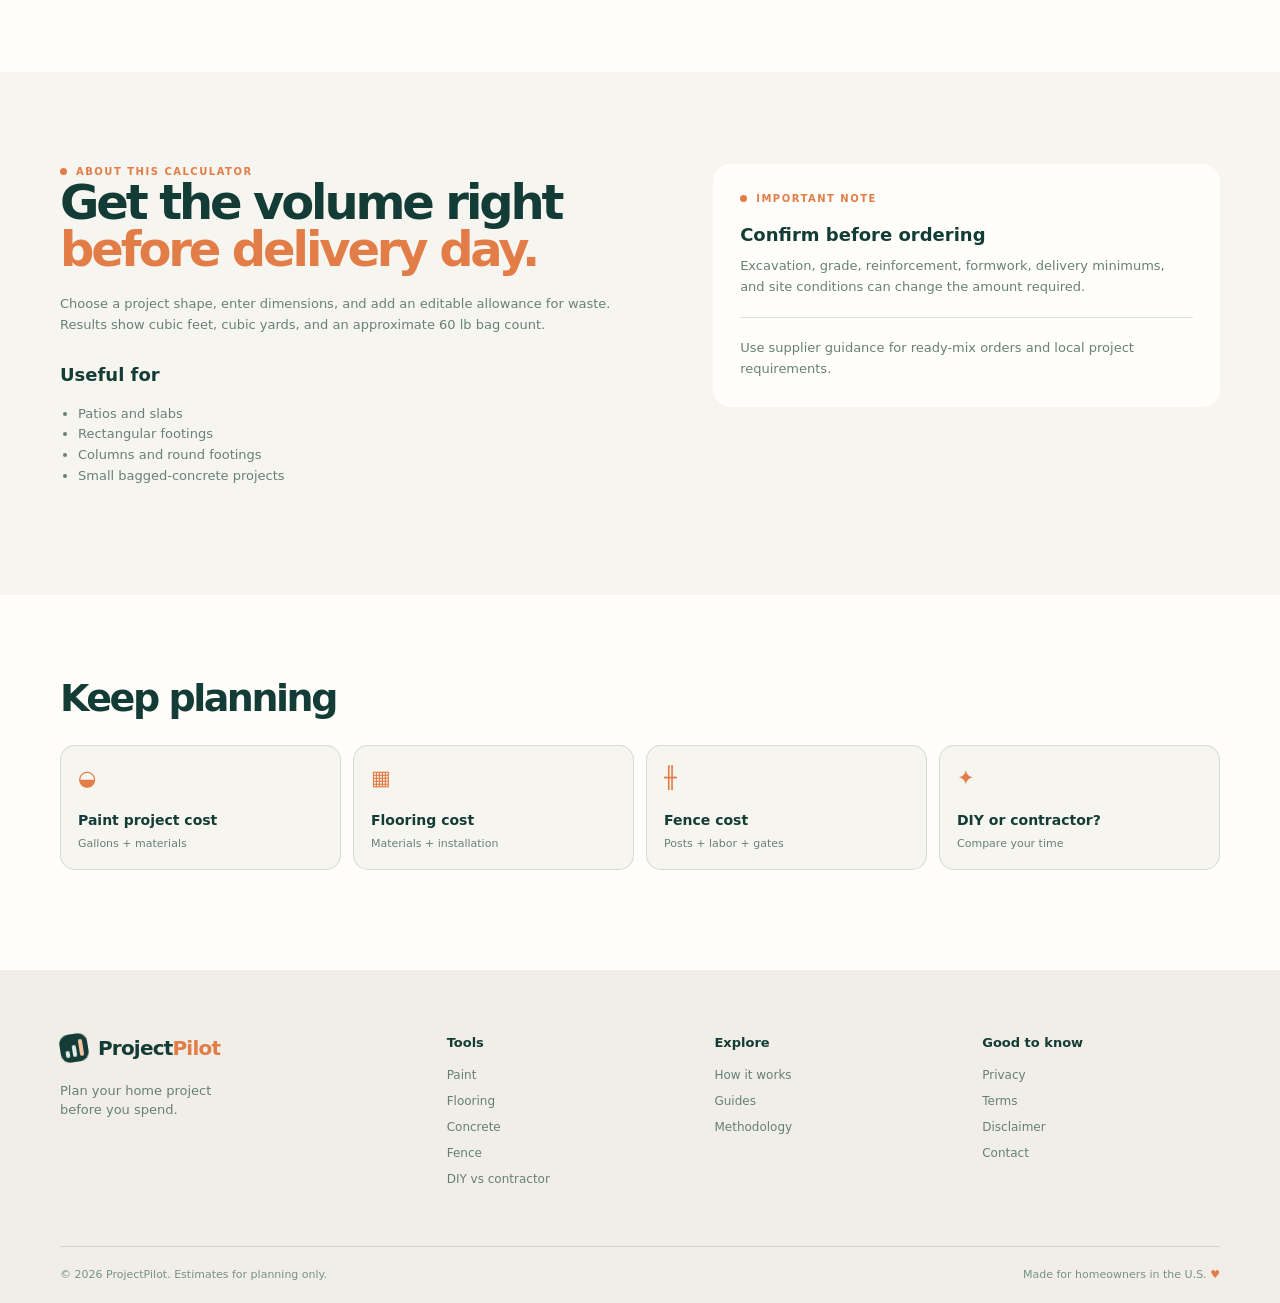
==== commit 762eeecc: "schema markup added" ====
--- a/concrete-calculator/index.html
+++ b/concrete-calculator/index.html
@@ -14,5 +14,14 @@
       <section class="related-section"><div class="container"><h2>Keep planning</h2><div class="related-grid"><a class="related-card" href="../paint-calculator/"><span>◒</span><strong>Paint project cost</strong><small>Gallons + materials</small></a><a class="related-card" href="../flooring-calculator/"><span>▦</span><strong>Flooring cost</strong><small>Materials + installation</small></a><a class="related-card" href="../fence-calculator/"><span>╫</span><strong>Fence cost</strong><small>Posts + labor + gates</small></a><a class="related-card" href="../diy-vs-contractor/"><span>✦</span><strong>DIY or contractor?</strong><small>Compare your time</small></a></div></div></section></main>
     <footer class="site-footer"><div class="container footer-main"><div class="footer-brand"><a class="brand brand-footer" href="../#top"><span class="brand-mark"><span></span><span></span><span></span></span><span>Project<span class="brand-accent">Pilot</span></span></a><p>Plan your home project<br />before you spend.</p></div><div class="footer-col"><h4>Tools</h4><a href="../paint-calculator/">Paint</a><a href="../flooring-calculator/">Flooring</a><a href="../concrete-calculator/">Concrete</a><a href="../fence-calculator/">Fence</a><a href="../diy-vs-contractor/">DIY vs contractor</a></div><div class="footer-col"><h4>Explore</h4><a href="../#how-it-works">How it works</a><a href="../#guides">Guides</a><a href="../#methodology">Methodology</a></div><div class="footer-col"><h4>Good to know</h4><a href="../privacy/">Privacy</a><a href="../terms/">Terms</a><a href="../disclaimer/">Disclaimer</a><a href="../contact/">Contact</a></div></div><div class="container footer-bottom"><span>© 2026 ProjectPilot. Estimates for planning only.</span><span>Made for homeowners in the U.S. <span class="heart">♥</span></span></div></footer>
     <script src="../app.js?v=6"></script><script src="../tool-page.js"></script><script src="../app-install.js"></script>
+  <script type="application/ld+json">
+  {
+    "@context": "https://schema.org",
+    "@graph": [
+      { "@type": "WebApplication", "@id": "https://team-usa.tech/concrete-calculator/#app", "name": "Concrete Calculator | ProjectPilot", "url": "https://team-usa.tech/concrete-calculator/", "description": "Estimate concrete volume, cubic yards, cubic feet, and approximate bag counts for common project shapes.", "applicationCategory": "UtilitiesApplication", "operatingSystem": "Web browser", "isPartOf": { "@id": "https://team-usa.tech/#website" }, "offers": { "@type": "Offer", "price": "0", "priceCurrency": "USD" } },
+      { "@type": "BreadcrumbList", "itemListElement": [ { "@type": "ListItem", "position": 1, "name": "Home", "item": "https://team-usa.tech/" }, { "@type": "ListItem", "position": 2, "name": "Concrete Calculator", "item": "https://team-usa.tech/concrete-calculator/" } ] }
+    ]
+  }
+  </script>
   </body>
 </html>
